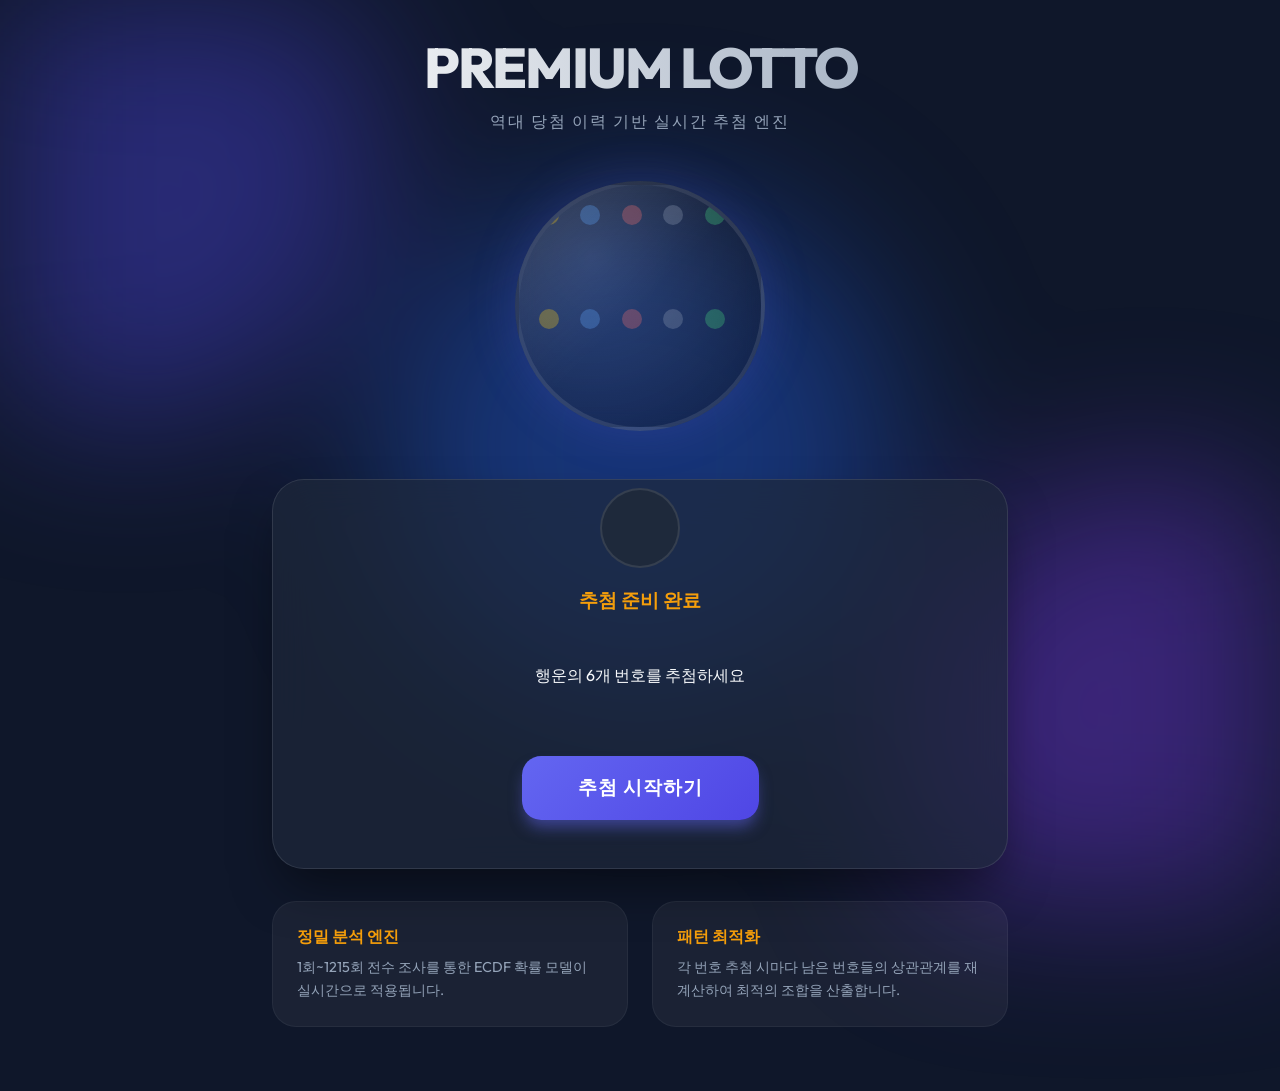
==== index_all_in_one_v2.html @ 59462791 "Initial commit: Lotto Analysis Service with Full History" ====
<!DOCTYPE html>
<html lang="ko">
<head>
    <meta charset="UTF-8">
    <meta name="viewport" content="width=device-width, initial-scale=1.0">
    <title>Premium Lotto - Draw Animation (v1215)</title>
    <link rel="preconnect" href="https://fonts.googleapis.com">
    <link rel="preconnect" href="https://fonts.gstatic.com" crossorigin>
    <link href="https://fonts.googleapis.com/css2?family=Inter:wght@300;400;600;800&family=Outfit:wght@300;400;600;800&display=swap" rel="stylesheet">
    <style>
        :root {
            --primary: #6366f1;
            --primary-glow: rgba(99, 102, 241, 0.5);
            --bg-dark: #0f172a;
            --card-bg: rgba(30, 41, 59, 0.7);
            --text-main: #f8fafc;
            --text-dim: #94a3b8;
            --accent: #f59e0b;
        }

        * { margin: 0; padding: 0; box-sizing: border-box; font-family: 'Outfit', 'Inter', sans-serif; }
        body { background-color: var(--bg-dark); color: var(--text-main); min-height: 100vh; overflow-x: hidden; display: flex; justify-content: center; align-items: center; }

        .background-blobs { position: fixed; top: 0; left: 0; width: 100%; height: 100%; z-index: -1; overflow: hidden; filter: blur(80px); }
        .blob { position: absolute; width: 40vw; height: 40vw; border-radius: 50%; opacity: 0.4; }
        .blob-1 { background: #4f46e5; top: -10%; left: -10%; animation: move-1 20s infinite alternate; }
        .blob-2 { background: #7c3aed; bottom: -10%; right: -10%; animation: move-2 25s infinite alternate; }
        .blob-3 { background: #2563eb; top: 50%; left: 50%; transform: translate(-50%, -50%); animation: move-3 30s infinite alternate; }

        @keyframes move-1 { from { transform: translate(0, 0); } to { transform: translate(20%, 20%); } }
        @keyframes move-2 { from { transform: translate(0, 0); } to { transform: translate(-20%, -20%); } }
        @keyframes move-3 { from { transform: translate(-50%, -50%) scale(1); } to { transform: translate(-40%, -60%) scale(1.2); } }

        .app-container { width: 100%; max-width: 800px; padding: 2rem; text-align: center; }
        header h1 { font-size: 3.5rem; font-weight: 800; letter-spacing: -2px; margin-bottom: 0.5rem; background: linear-gradient(to right, #fff, #94a3b8); -webkit-background-clip: text; -webkit-text-fill-color: transparent; }
        .subtitle { color: var(--text-dim); font-size: 1rem; margin-bottom: 3rem; text-transform: uppercase; letter-spacing: 2px; }

        .draw-machine-container {
            margin-bottom: 3rem;
            position: relative;
            perspective: 1000px;
        }

        .machine-sphere {
            width: 250px;
            height: 250px;
            border: 4px solid rgba(255, 255, 255, 0.1);
            border-radius: 50%;
            margin: 0 auto;
            background: radial-gradient(circle at 30% 30%, rgba(255,255,255,0.1), rgba(0,0,0,0.4));
            backdrop-filter: blur(10px);
            position: relative;
            overflow: hidden;
            box-shadow: 0 0 50px rgba(99, 102, 241, 0.2);
            display: flex;
            justify-content: center;
            align-items: center;
        }

        .machine-sphere::before {
            content: '';
            position: absolute;
            width: 100%;
            height: 100%;
            background: linear-gradient(135deg, rgba(255,255,255,0.1) 0%, transparent 50%);
        }

        .inner-balls {
            position: absolute;
            width: 100%;
            height: 100%;
            display: grid;
            grid-template-columns: repeat(5, 1fr);
            gap: 5px;
            padding: 20px;
            opacity: 0.3;
            transition: transform 0.1s linear;
        }

        .inner-ball {
            width: 20px;
            height: 20px;
            border-radius: 50%;
            background: var(--primary);
        }

        .sphere-spinning .inner-balls {
            animation: spin-balls 0.5s infinite linear;
        }

        @keyframes spin-balls {
            0% { transform: rotate(0deg) scale(1); }
            50% { transform: rotate(180deg) scale(1.1); }
            100% { transform: rotate(360deg) scale(1); }
        }

        .generator-card {
            background: var(--card-bg);
            backdrop-filter: blur(20px);
            border: 1px solid rgba(255, 255, 255, 0.1);
            border-radius: 2rem;
            padding: 3rem;
            box-shadow: 0 25px 50px -12px rgba(0, 0, 0, 0.5);
            margin-bottom: 2rem;
            position: relative;
        }

        .draw-exit {
            width: 80px;
            height: 80px;
            margin: -40px auto 20px;
            background: rgba(30, 41, 59, 1);
            border: 2px solid rgba(255,255,255,0.1);
            border-radius: 50%;
            display: flex;
            justify-content: center;
            align-items: center;
            z-index: 10;
            position: relative;
        }

        .number-display {
            display: flex;
            justify-content: center;
            gap: 12px;
            min-height: 80px;
            margin-bottom: 2.5rem;
            align-items: center;
            flex-wrap: wrap;
        }

        .lotto-ball {
            width: 60px;
            height: 60px;
            border-radius: 50%;
            display: flex;
            justify-content: center;
            align-items: center;
            font-weight: 800;
            font-size: 1.5rem;
            color: white;
            box-shadow: 0 10px 20px rgba(0,0,0,0.3);
            position: relative;
            transform-style: preserve-3d;
            animation: shoot-out 0.8s cubic-bezier(0.175, 0.885, 0.32, 1.275) forwards;
        }

        @keyframes shoot-out {
            0% { transform: translateY(-100px) scale(0) rotateX(-90deg); opacity: 0; }
            100% { transform: translateY(0) scale(1) rotateX(0deg); opacity: 1; }
        }

        .ball-1-10 { background: radial-gradient(circle at 30% 30%, #facc15, #eab308); }
        .ball-11-20 { background: radial-gradient(circle at 30% 30%, #60a5fa, #2563eb); }
        .ball-21-30 { background: radial-gradient(circle at 30% 30%, #f87171, #dc2626); }
        .ball-31-40 { background: radial-gradient(circle at 30% 30%, #94a3b8, #475569); }
        .ball-41-45 { background: radial-gradient(circle at 30% 30%, #4ade80, #16a34a); }

        .primary-btn {
            background: linear-gradient(135deg, #6366f1 0%, #4f46e5 100%);
            color: white;
            border: none;
            padding: 1.2rem 3.5rem;
            font-size: 1.2rem;
            font-weight: 700;
            border-radius: 1.2rem;
            cursor: pointer;
            transition: all 0.3s ease;
            box-shadow: 0 10px 15px -3px var(--primary-glow);
            text-transform: uppercase;
            letter-spacing: 1px;
        }

        .primary-btn:hover {
            transform: translateY(-3px) scale(1.02);
            box-shadow: 0 20px 25px -5px var(--primary-glow);
        }

        .primary-btn:disabled {
            background: #475569;
            cursor: not-allowed;
            transform: none;
            box-shadow: none;
        }

        .analysis-info { display: grid; grid-template-columns: 1fr 1fr; gap: 1.5rem; margin-bottom: 2rem; }
        .info-card { background: rgba(255, 255, 255, 0.05); padding: 1.5rem; border-radius: 1.5rem; text-align: left; border: 1px solid rgba(255, 255, 255, 0.05); }
        .info-card h3 { margin-bottom: 0.5rem; font-size: 1rem; color: var(--accent); }
        .info-card p { font-size: 0.9rem; color: var(--text-dim); line-height: 1.6; }

        .current-drawing-status {
            font-size: 1.2rem;
            font-weight: 600;
            color: var(--accent);
            height: 2rem;
            margin-bottom: 1rem;
        }
    </style>
</head>
<body>
    <div class="background-blobs">
        <div class="blob blob-1"></div>
        <div class="blob blob-2"></div>
        <div class="blob blob-3"></div>
    </div>

    <main class="app-container">
        <header>
            <h1>PREMIUM LOTTO</h1>
            <p class="subtitle">역대 당첨 이력 기반 실시간 추첨 엔진</p>
        </header>

        <div class="draw-machine-container">
            <div id="machine-sphere" class="machine-sphere">
                <div class="inner-balls">
                    <!-- Many small balls for effect -->
                    <div class="inner-ball" style="background:#facc15"></div>
                    <div class="inner-ball" style="background:#60a5fa"></div>
                    <div class="inner-ball" style="background:#f87171"></div>
                    <div class="inner-ball" style="background:#94a3b8"></div>
                    <div class="inner-ball" style="background:#4ade80"></div>
                    <div class="inner-ball" style="background:#facc15"></div>
                    <div class="inner-ball" style="background:#60a5fa"></div>
                    <div class="inner-ball" style="background:#f87171"></div>
                    <div class="inner-ball" style="background:#94a3b8"></div>
                    <div class="inner-ball" style="background:#4ade80"></div>
                </div>
            </div>
        </div>

        <section class="generator-card">
            <div class="draw-exit" id="draw-exit">
                <!-- Selected ball will appear here -->
            </div>

            <div id="drawing-status" class="current-drawing-status">추첨 준비 완료</div>

            <div id="number-display" class="number-display">
                <div class="placeholder-text">행운의 6개 번호를 추첨하세요</div>
            </div>

            <div class="controls">
                <button id="generate-btn" class="primary-btn">추첨 시작하기</button>
            </div>
        </section>

        <section class="analysis-info">
            <div class="info-card">
                <h3>정밀 분석 엔진</h3>
                <p>1회~1215회 전수 조사를 통한 ECDF 확률 모델이 실시간으로 적용됩니다.</p>
            </div>
            <div class="info-card">
                <h3>패턴 최적화</h3>
                <p>각 번호 추첨 시마다 남은 번호들의 상관관계를 재계산하여 최적의 조합을 산출합니다.</p>
            </div>
        </section>
    </main>

    <script>
        // Full History Analysis Data (v1215)
        const FULL_HISTORY_STATS = {
            frequencies: [0, 167, 152, 169, 159, 153, 163, 168, 155, 133, 159, 164, 177, 175, 169, 164, 166, 169, 172, 167, 167, 165, 141, 146, 163, 150, 164, 180, 151, 152, 156, 164, 141, 173, 181, 161, 162, 171, 169, 165, 172, 147, 153, 162, 161, 172],
            coWeights: [
                {a: 11, b: 21, w: 34}, {a: 33, b: 40, w: 33}, {a: 6, b: 38, w: 31}, 
                {a: 12, b: 24, w: 30}, {a: 37, b: 40, w: 29}, {a: 19, b: 21, w: 29}, 
                {a: 3, b: 13, w: 29}, {a: 1, b: 28, w: 29}, {a: 10, b: 31, w: 29}, 
                {a: 3, b: 20, w: 29}, {a: 24, b: 27, w: 29}, {a: 15, b: 34, w: 29}
            ]
        };

        class LottoEngine {
            constructor() {
                this.freqs = [...FULL_HISTORY_STATS.frequencies];
                this.matrix = Array(46).fill(0).map(() => Array(46).fill(0));
                FULL_HISTORY_STATS.coWeights.forEach(p => {
                    this.matrix[p.a][p.b] = p.w;
                    this.matrix[p.b][p.a] = p.w;
                });
            }

            drawSingle(probabilities, selected) {
                const currentProbs = [...probabilities];
                selected.forEach(n => currentProbs[n] = 0);
                
                const total = currentProbs.reduce((a, b) => a + b, 0);
                const r = Math.random() * total;
                let s = 0;
                for (let i = 1; i <= 45; i++) {
                    s += currentProbs[i];
                    if (r <= s) return i;
                }
                return 45;
            }

            updateWeights(picked, probabilities, selected) {
                const patterns = this.matrix[picked];
                for (let j = 1; j <= 45; j++) {
                    if (!selected.includes(j)) {
                        probabilities[j] += patterns[j] * 15;
                    }
                }
            }
        }

        document.addEventListener('DOMContentLoaded', () => {
            const engine = new LottoEngine();
            const btn = document.getElementById('generate-btn');
            const display = document.getElementById('number-display');
            const sphere = document.getElementById('machine-sphere');
            const exit = document.getElementById('draw-exit');
            const status = document.getElementById('drawing-status');

            const createBall = (num, small = false) => {
                const ball = document.createElement('div');
                const sizeClass = small ? 'small-ball' : '';
                ball.className = `lotto-ball ${sizeClass} ${num<=10?'ball-1-10':num<=20?'ball-11-20':num<=30?'ball-21-30':num<=40?'ball-31-40':'ball-41-45'}`;
                ball.textContent = num;
                return ball;
            };

            btn.onclick = async () => {
                btn.disabled = true;
                display.innerHTML = '';
                exit.innerHTML = '';
                const selected = [];
                const probs = [...engine.freqs];

                for (let i = 1; i <= 6; i++) {
                    status.textContent = `${i}번째 번호 분석 및 추첨 중...`;
                    sphere.classList.add('sphere-spinning');
                    
                    // Shuffle effect
                    await new Promise(r => setTimeout(r, 1200));
                    
                    const picked = engine.drawSingle(probs, selected);
                    selected.push(picked);
                    engine.updateWeights(picked, probs, selected);

                    // Show ball at exit
                    const exitBall = createBall(picked);
                    exit.innerHTML = '';
                    exit.appendChild(exitBall);
                    
                    // Stop spinning briefly
                    sphere.classList.remove('sphere-spinning');
                    await new Promise(r => setTimeout(r, 500));

                    // Move to display
                    display.appendChild(createBall(picked));
                    exit.innerHTML = '';
                    
                    await new Promise(r => setTimeout(r, 300));
                }

                status.textContent = '모든 번호 추첨 완료!';
                btn.textContent = '다시 추첨하기';
                btn.disabled = false;
            };
        });
    </script>
</body>
</html>
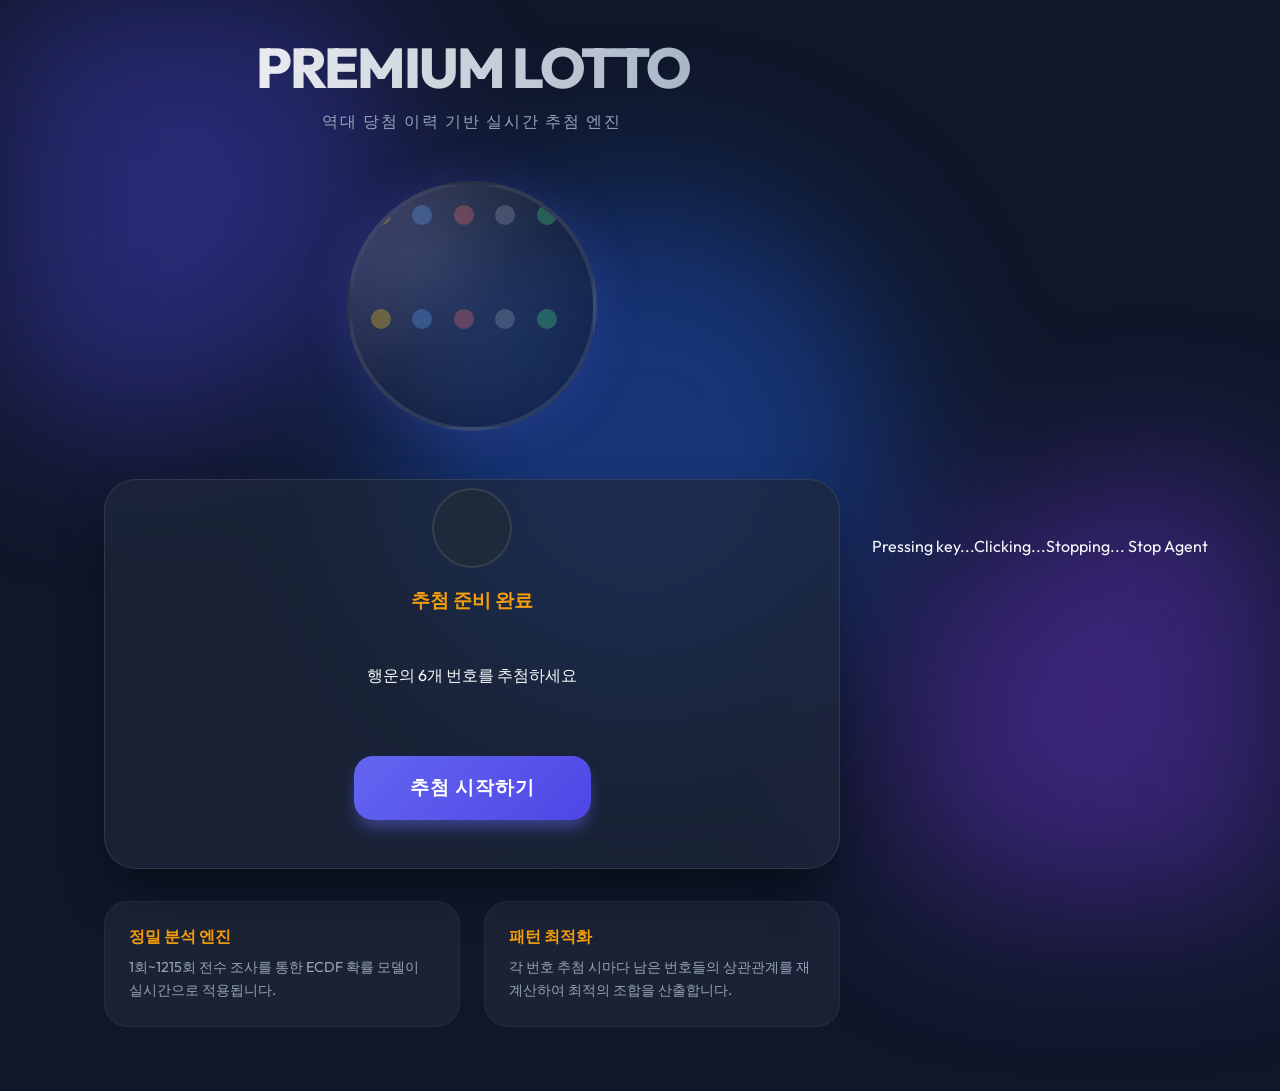
==== commit 3b39a28a: "Add index_all_in_one_v2.html for lotto draw animation" ====
--- a/index_all_in_one_v2.html
+++ b/index_all_in_one_v2.html
@@ -1,3 +1,4 @@
+
 <!DOCTYPE html>
 <html lang="ko">
 <head>
@@ -360,3 +361,6 @@
     </script>
 </body>
 </html>
+Pressing key...Clicking...Stopping...
+
+Stop Agent
